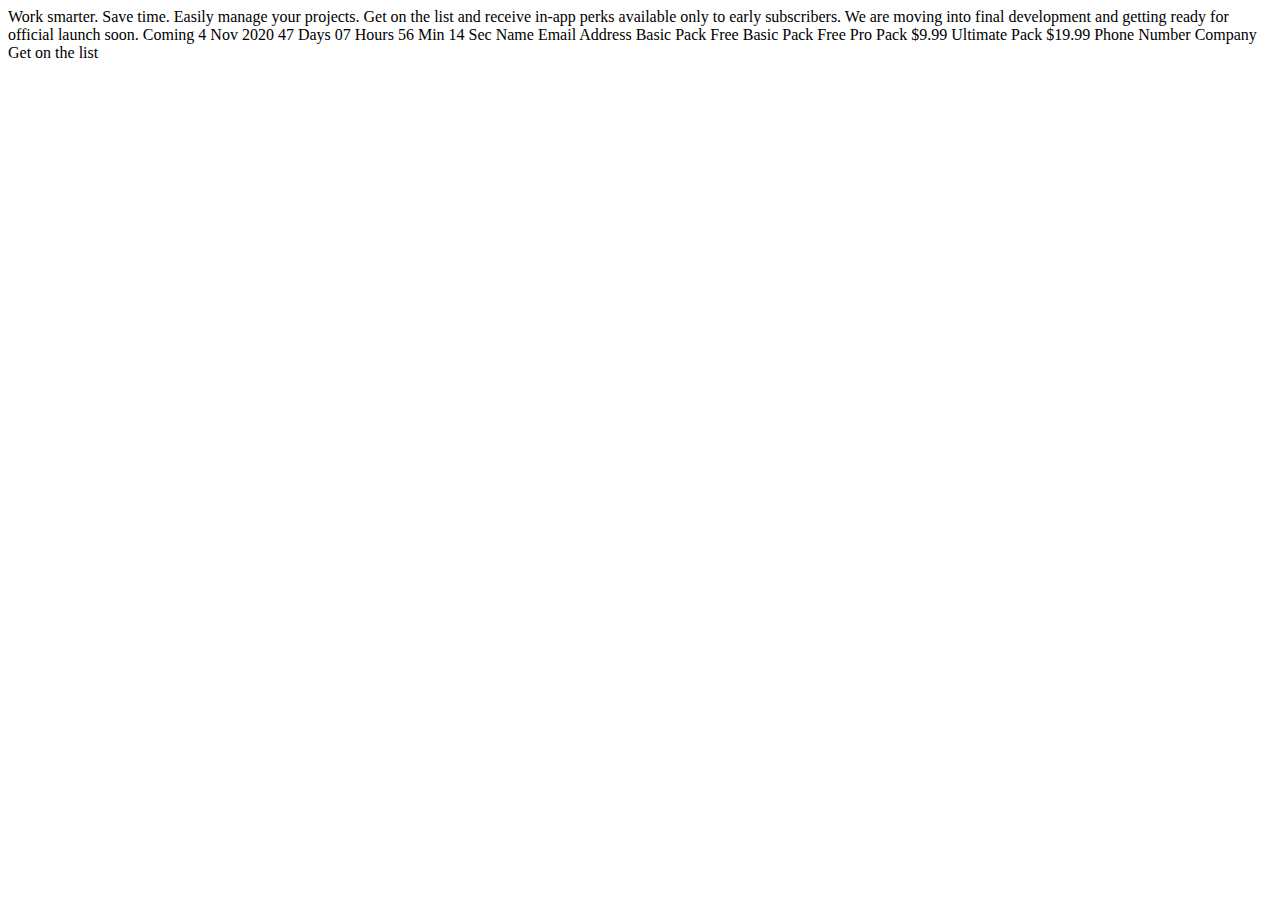
==== sign-up.html @ 9c672a5e "add starter files" ====
<!DOCTYPE html>
<html lang="en">
<head>
  <meta charset="UTF-8">
  <meta name="viewport" content="width=device-width, initial-scale=1.0">

  <link rel="icon" type="image/png" sizes="32x32" href="./assets/favicon-32x32.png">

    <title>Frontend Mentor | Officelite coming soon site</title>
</head>
<body>
  Work smarter. Save time.

  Easily manage your projects. Get on the list and receive in-app perks available only to 
  early subscribers. We are moving into final development and getting ready for official launch soon.

  <!-- If you're choosing to make this date dynamic, set it to 30 days in the future from the moment the visitor views the page -->
  Coming 4 Nov 2020

  <!-- If you're choosing to make this timer dynamic, have it countdown from the date you set above -->
  47 Days
  07 Hours
  56 Min
  14 Sec

  Name
  Email Address
  Basic Pack Free
  Basic Pack Free
  Pro Pack $9.99
  Ultimate Pack $19.99
  Phone Number
  Company
  Get on the list
</body>
</html>
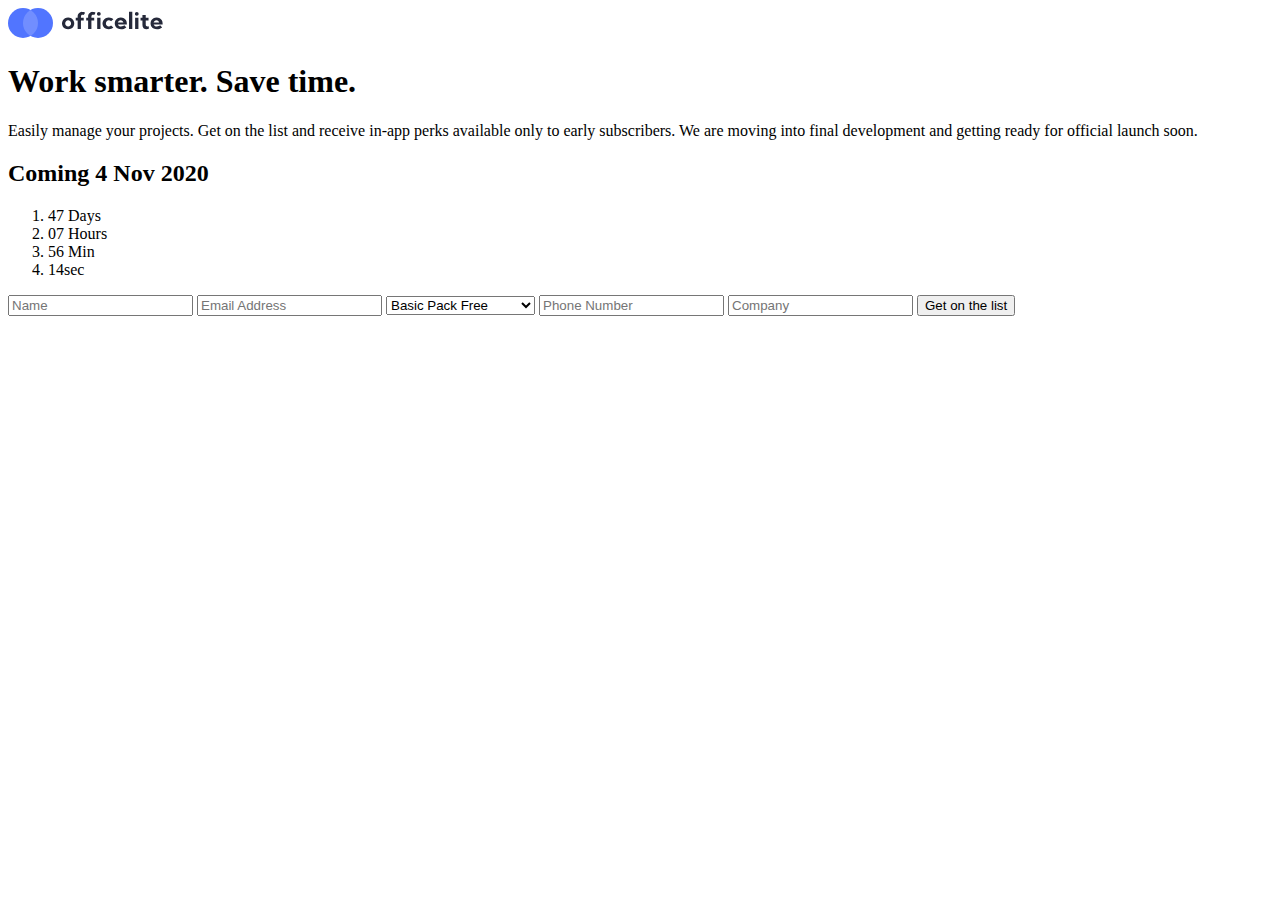
==== commit 3f10c348: "add markup to sign-up page" ====
--- a/sign-up.html
+++ b/sign-up.html
@@ -1,36 +1,58 @@
 <!DOCTYPE html>
 <html lang="en">
+
 <head>
   <meta charset="UTF-8">
   <meta name="viewport" content="width=device-width, initial-scale=1.0">
 
   <link rel="icon" type="image/png" sizes="32x32" href="./assets/favicon-32x32.png">
 
-    <title>Frontend Mentor | Officelite coming soon site</title>
+  <title>Frontend Mentor | Officelite coming soon site</title>
 </head>
+
 <body>
-  Work smarter. Save time.
+  <header>
+    <img src="/assets/shared/logo.svg" alt="Officelite logo">
+    <h1>
+      Work smarter. Save time.
+    </h1>
+  </header>
 
-  Easily manage your projects. Get on the list and receive in-app perks available only to 
-  early subscribers. We are moving into final development and getting ready for official launch soon.
+  <main>
+    <p>
+      Easily manage your projects. Get on the list and receive in-app perks available only to
+      early subscribers. We are moving into final development and getting ready for official launch soon.
+    </p>
 
-  <!-- If you're choosing to make this date dynamic, set it to 30 days in the future from the moment the visitor views the page -->
-  Coming 4 Nov 2020
 
-  <!-- If you're choosing to make this timer dynamic, have it countdown from the date you set above -->
-  47 Days
-  07 Hours
-  56 Min
-  14 Sec
+    <!-- If you're choosing to make this date dynamic, set it to 30 days in the future from the moment the visitor views the page -->
+    <h2>
+      Coming 4 Nov 2020
+    </h2>
 
-  Name
-  Email Address
-  Basic Pack Free
-  Basic Pack Free
-  Pro Pack $9.99
-  Ultimate Pack $19.99
-  Phone Number
-  Company
-  Get on the list
+
+    <!-- If you're choosing to make this timer dynamic, have it countdown from the date you set above -->
+    <ol>
+      <li class="days">47 Days</li>
+      <li class="hours">07 Hours</li>
+      <li class="min">56 Min</li>
+      <li class="sec">14sec</li>
+    </ol>
+
+    <form action="">
+      <input type="text" placeholder="Name">
+      <input type="email" placeholder="Email Address">
+      <select name="plan" id="">
+        <option value="basic" selected="selected" >Basic Pack Free</option>
+        <option value="pro">Pro Pack $9.99</option>
+        <option value="ultimate">Ultimate Pack $19.99</option>
+      </select>
+      <input type="tel" placeholder="Phone Number">
+      <input type="text" placeholder="Company">
+      <button aria-label="get on the list">Get on the list</button>
+    </form>
+    
+  </main>
 </body>
+
 </html>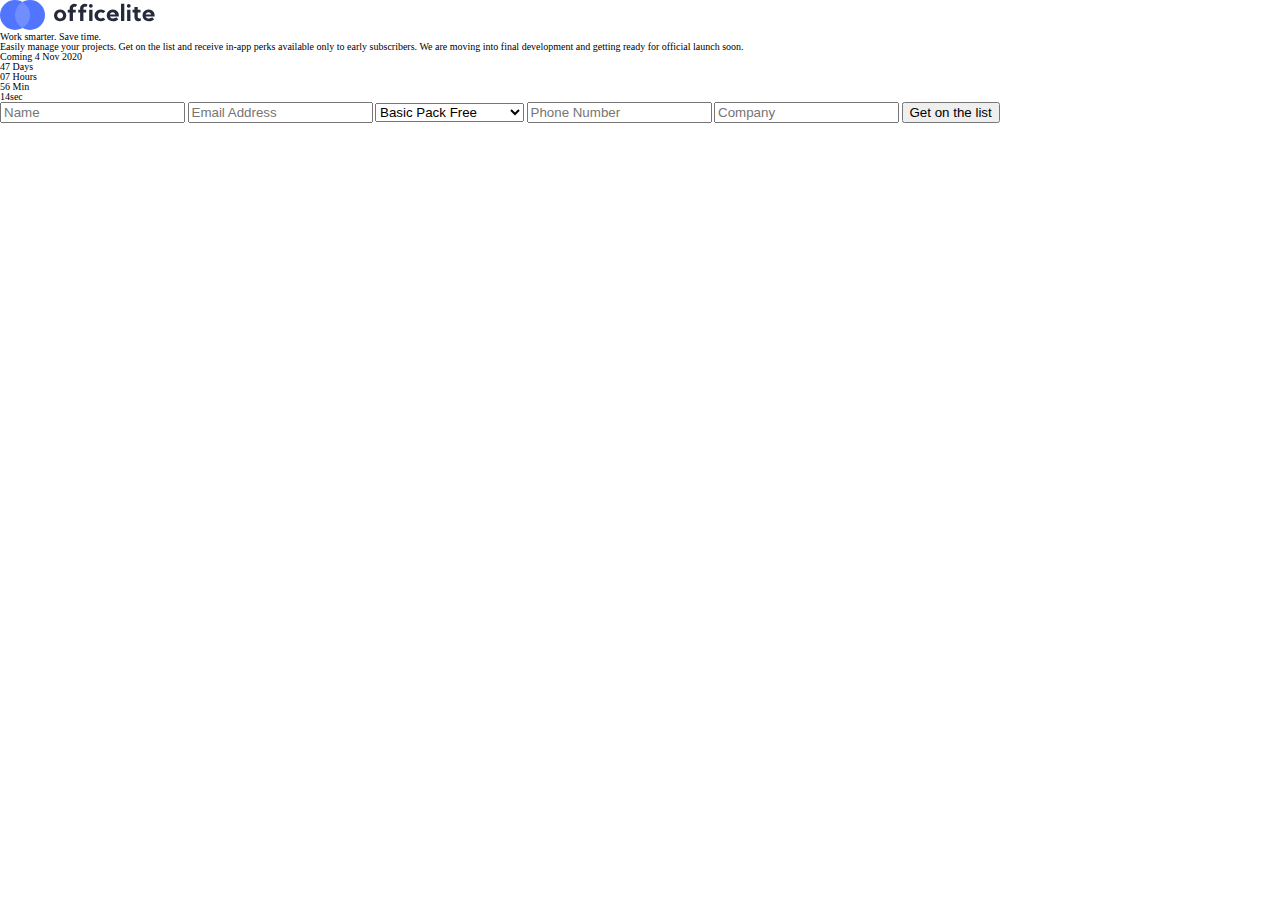
==== commit 3aa34262: "add sass and reset default styles" ====
--- a/sign-up.html
+++ b/sign-up.html
@@ -6,6 +6,7 @@
   <meta name="viewport" content="width=device-width, initial-scale=1.0">
 
   <link rel="icon" type="image/png" sizes="32x32" href="./assets/favicon-32x32.png">
+  <link rel="stylesheet" href="./css/main.css">
 
   <title>Frontend Mentor | Officelite coming soon site</title>
 </head>
--- a/css/main.css
+++ b/css/main.css
@@ -0,0 +1,55 @@
+/* http://meyerweb.com/eric/tools/css/reset/ 
+   v2.0 | 20110126
+   License: none (public domain)
+*/
+html, body, div, span, applet, object, iframe,
+h1, h2, h3, h4, h5, h6, p, blockquote, pre,
+a, abbr, acronym, address, big, cite, code,
+del, dfn, em, img, ins, kbd, q, s, samp,
+small, strike, strong, sub, sup, tt, var,
+b, u, i, center,
+dl, dt, dd, ol, ul, li,
+fieldset, form, label, legend,
+table, caption, tbody, tfoot, thead, tr, th, td,
+article, aside, canvas, details, embed,
+figure, figcaption, footer, header, hgroup,
+menu, nav, output, ruby, section, summary,
+time, mark, audio, video {
+  margin: 0;
+  padding: 0;
+  border: 0;
+  font-size: 100%;
+  font: inherit;
+  vertical-align: baseline;
+}
+
+/* HTML5 display-role reset for older browsers */
+article, aside, details, figcaption, figure,
+footer, header, hgroup, menu, nav, section {
+  display: block;
+}
+
+body {
+  line-height: 1;
+  font-size: 10px;
+}
+
+ol, ul {
+  list-style: none;
+}
+
+blockquote, q {
+  quotes: none;
+}
+
+blockquote:before, blockquote:after,
+q:before, q:after {
+  content: '';
+  content: none;
+}
+
+table {
+  border-collapse: collapse;
+  border-spacing: 0;
+}
+/*# sourceMappingURL=main.css.map */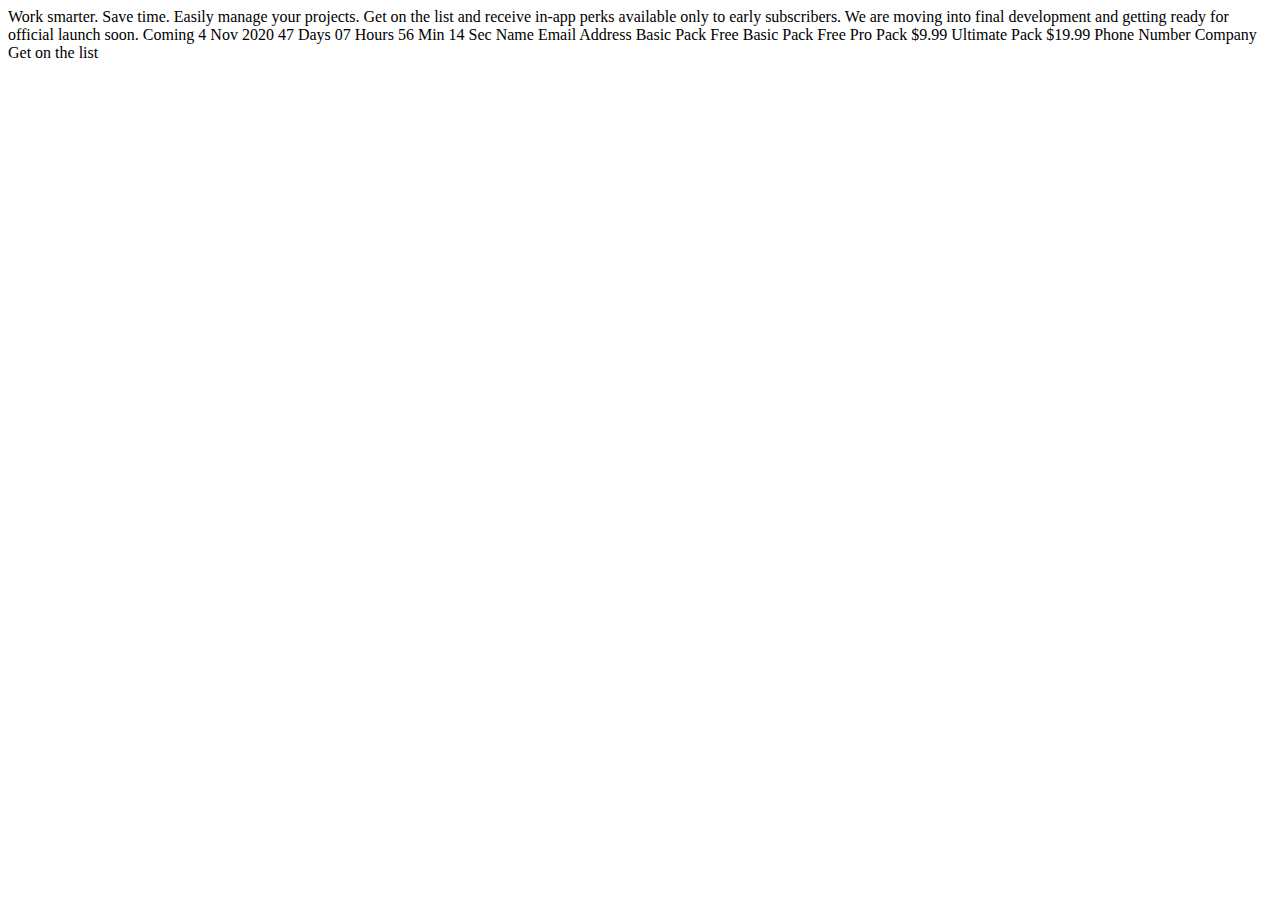
==== commit 3d254429: "initial commit" ====
--- a/sign-up.html
+++ b/sign-up.html
@@ -1,59 +1,36 @@
 <!DOCTYPE html>
 <html lang="en">
-
 <head>
   <meta charset="UTF-8">
   <meta name="viewport" content="width=device-width, initial-scale=1.0">
 
   <link rel="icon" type="image/png" sizes="32x32" href="./assets/favicon-32x32.png">
-  <link rel="stylesheet" href="./css/main.css">
 
-  <title>Frontend Mentor | Officelite coming soon site</title>
+    <title>Frontend Mentor | Officelite coming soon site</title>
 </head>
+<body>
+  Work smarter. Save time.
 
-<body>
-  <header>
-    <img src="/assets/shared/logo.svg" alt="Officelite logo">
-    <h1>
-      Work smarter. Save time.
-    </h1>
-  </header>
+  Easily manage your projects. Get on the list and receive in-app perks available only to 
+  early subscribers. We are moving into final development and getting ready for official launch soon.
 
-  <main>
-    <p>
-      Easily manage your projects. Get on the list and receive in-app perks available only to
-      early subscribers. We are moving into final development and getting ready for official launch soon.
-    </p>
+  <!-- If you're choosing to make this date dynamic, set it to 30 days in the future from the moment the visitor views the page -->
+  Coming 4 Nov 2020
 
+  <!-- If you're choosing to make this timer dynamic, have it countdown from the date you set above -->
+  47 Days
+  07 Hours
+  56 Min
+  14 Sec
 
-    <!-- If you're choosing to make this date dynamic, set it to 30 days in the future from the moment the visitor views the page -->
-    <h2>
-      Coming 4 Nov 2020
-    </h2>
-
-
-    <!-- If you're choosing to make this timer dynamic, have it countdown from the date you set above -->
-    <ol>
-      <li class="days">47 Days</li>
-      <li class="hours">07 Hours</li>
-      <li class="min">56 Min</li>
-      <li class="sec">14sec</li>
-    </ol>
-
-    <form action="">
-      <input type="text" placeholder="Name">
-      <input type="email" placeholder="Email Address">
-      <select name="plan" id="">
-        <option value="basic" selected="selected" >Basic Pack Free</option>
-        <option value="pro">Pro Pack $9.99</option>
-        <option value="ultimate">Ultimate Pack $19.99</option>
-      </select>
-      <input type="tel" placeholder="Phone Number">
-      <input type="text" placeholder="Company">
-      <button aria-label="get on the list">Get on the list</button>
-    </form>
-    
-  </main>
+  Name
+  Email Address
+  Basic Pack Free
+  Basic Pack Free
+  Pro Pack $9.99
+  Ultimate Pack $19.99
+  Phone Number
+  Company
+  Get on the list
 </body>
-
 </html>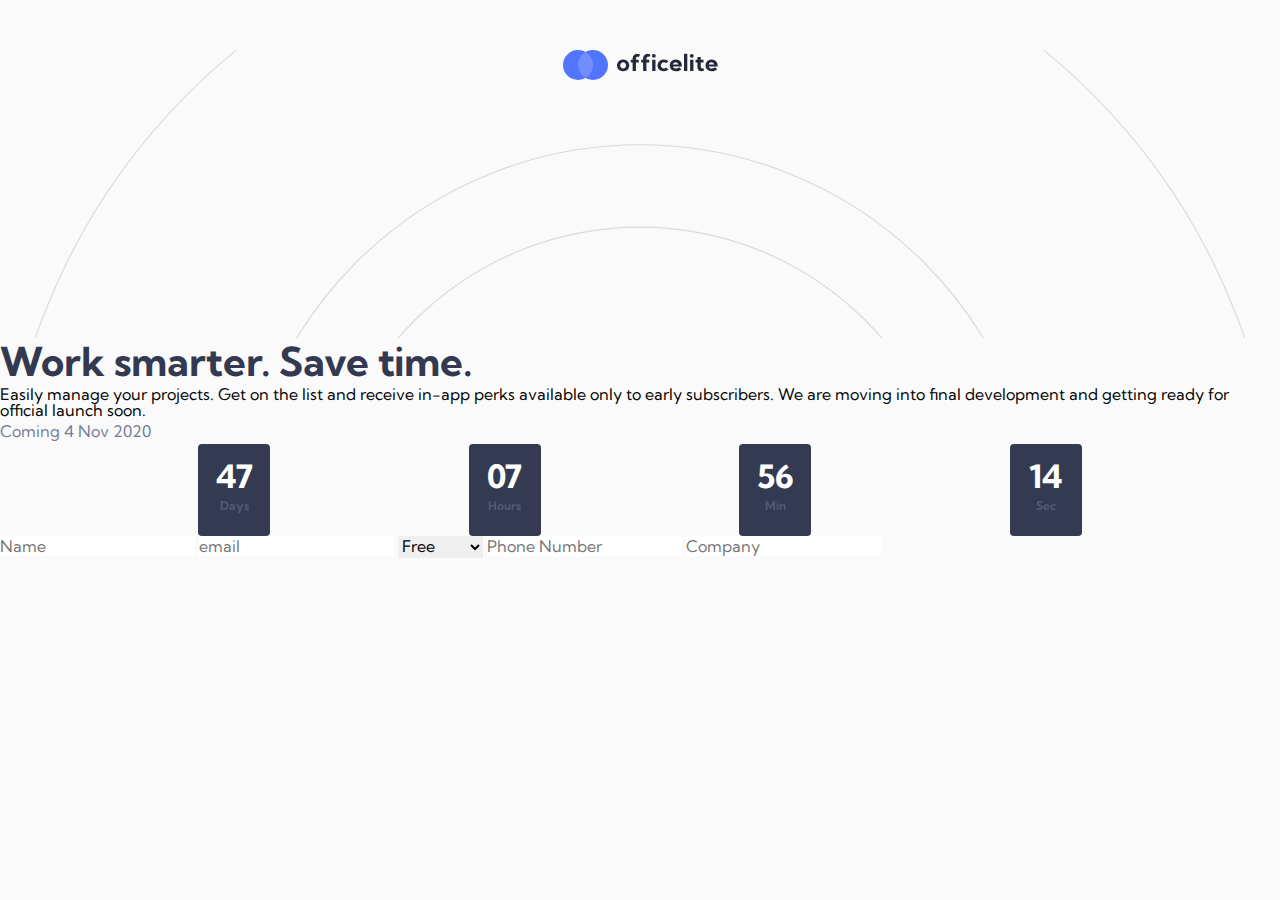
==== commit 805e3c5e: "add semantic htlm to signup" ====
--- a/sign-up.html
+++ b/sign-up.html
@@ -1,36 +1,80 @@
 <!DOCTYPE html>
 <html lang="en">
+
 <head>
   <meta charset="UTF-8">
   <meta name="viewport" content="width=device-width, initial-scale=1.0">
+  <link rel="stylesheet" href="./css/main.css">
 
   <link rel="icon" type="image/png" sizes="32x32" href="./assets/favicon-32x32.png">
 
-    <title>Frontend Mentor | Officelite coming soon site</title>
+  <title>Frontend Mentor | Officelite coming soon site</title>
 </head>
+
 <body>
-  Work smarter. Save time.
 
-  Easily manage your projects. Get on the list and receive in-app perks available only to 
-  early subscribers. We are moving into final development and getting ready for official launch soon.
+  <header>
+    <img class='logo' src="./assets/shared/logo.svg" alt="Officelite">
+  </header>
 
-  <!-- If you're choosing to make this date dynamic, set it to 30 days in the future from the moment the visitor views the page -->
-  Coming 4 Nov 2020
+  <main>
 
-  <!-- If you're choosing to make this timer dynamic, have it countdown from the date you set above -->
-  47 Days
-  07 Hours
-  56 Min
-  14 Sec
+    <section class="top">
 
-  Name
-  Email Address
-  Basic Pack Free
-  Basic Pack Free
-  Pro Pack $9.99
-  Ultimate Pack $19.99
-  Phone Number
-  Company
-  Get on the list
+      <h1>Work smarter. Save time.</h1>
+
+
+      Easily manage your projects. Get on the list and receive in-app perks available only to
+      early subscribers. We are moving into final development and getting ready for official launch soon.
+    </section>
+
+
+    <!-- If you're choosing to make this date dynamic, set it to 30 days in the future from the moment the visitor views the page -->
+    <div class="date-cont">
+      <p>
+        Coming
+        <span class="date">4 Nov 2020</span>
+      </p>
+    </div>
+
+
+    <!-- If you're choosing to make this timer dynamic, have it countdown from the date you set above -->
+
+    <div class="countdown">
+      <div class="timer-card">
+        <h2>47</h2>
+        <p>Days</p>
+      </div>
+      <div class="timer-card">
+        <h2>07</h2>
+        <p>Hours</p>
+      </div>
+      <div class="timer-card">
+        <h2>56</h2>
+        <p>Min</p>
+      </div>
+      <div class="timer-card">
+        <h2>14</h2>
+        <p>Sec</p>
+      </div>
+
+    </div>
+
+    <form action="">
+      <input type="text" placeholder="Name">
+      <input type="email" name="email" id="" placeholder="email">
+      <select name="" id="">
+        <option value="Free">Free</option>
+        <option value="Pro">Pro</option>
+        <option value="Ultimate">Ultimate</option>
+      </select>
+      <input type="number" name="" id="" placeholder="Phone Number">
+      <input type="text" name="" id="" placeholder="Company">
+    </form>
+
+    
+
+  </main>
 </body>
+
 </html>--- a/css/main.css
+++ b/css/main.css
@@ -0,0 +1,291 @@
+@import url("https://fonts.googleapis.com/css2?family=Kumbh+Sans:wght@300;400;700&display=swap");
+* {
+  margin: 0;
+  padding: 0;
+  border: 0;
+  font-size: 100%;
+  font: inherit;
+  vertical-align: baseline;
+}
+
+a {
+  color: inherit;
+  text-decoration: none;
+}
+
+body {
+  line-height: 1;
+}
+
+ol, ul {
+  list-style: none;
+}
+
+body {
+  font-family: 'Kumbh Sans', sans-serif;
+}
+
+h1 {
+  font-size: 2.5rem;
+  line-height: 3rem;
+  font-weight: 700;
+  color: #333950;
+}
+
+p {
+  font-size: 1rem;
+  line-height: 1.625rem;
+  font-weight: 400;
+  color: #747B95;
+}
+
+.btn {
+  font-size: 1rem;
+  line-height: 1.75rem;
+  font-weight: 700;
+  width: 10.6875rem;
+  height: 3.5rem;
+  border-radius: 28px;
+  transition: 0.7s;
+}
+
+.btn:hover {
+  cursor: pointer;
+}
+
+.btn:focus {
+  outline: none;
+  border: 4px solid #333950;
+}
+
+.btn--blue {
+  background-color: #5175FF;
+  color: white;
+}
+
+.btn--blue:hover {
+  background-color: #829CFF;
+  color: white;
+}
+
+.btn--blue:focus {
+  background-color: #829CFF;
+  color: white;
+}
+
+.btn--white {
+  background-color: white;
+  color: #5175FF;
+}
+
+.btn--white:focus {
+  background-color: #333950;
+}
+
+.btn--soft {
+  background-color: rgba(82, 116, 255, 0.15);
+  color: #5175FF;
+}
+
+.btn--soft:hover {
+  background-color: rgba(82, 116, 255, 0.35);
+}
+
+.btn--soft:focus {
+  background-color: rgba(82, 116, 255, 0.35);
+}
+
+.btn--dark:focus {
+  border: 4px solid white;
+}
+
+.price-card {
+  position: relative;
+  z-index: 5;
+  padding-top: 2.5rem;
+  width: 20.4375rem;
+  display: block;
+  background-color: #FFFFFF;
+  box-shadow: 0px 50px 50px #4B5C9A3F;
+  border-radius: 13px;
+  opacity: 1;
+  text-align: center;
+}
+
+.price-card h2 {
+  font-size: 1.25rem;
+  line-height: 1.75rem;
+  font-weight: 700;
+  color: #333950;
+}
+
+.price-card ul {
+  margin-top: 3rem;
+}
+
+.price-card ul li {
+  font-size: 1rem;
+  line-height: 1.75rem;
+  font-weight: 400;
+  color: #747B95;
+  margin-bottom: 1.75rem;
+}
+
+.price-card ul li:first-child {
+  font-size: 3.5rem;
+  line-height: 4rem;
+  font-weight: 700;
+  color: #333950;
+}
+
+.price-card ul li:nth-child(2) {
+  color: #333950;
+  margin-top: 1rem;
+  margin-bottom: 4.25rem;
+}
+
+.price-card .btn {
+  margin-top: 1.5rem;
+  margin-bottom: 2.5rem;
+}
+
+.pro {
+  background-color: #5175FF;
+  background-image: url("../assets/home/bg-pattern-pricing.svg");
+  background-size: cover;
+  background-repeat: no-repeat;
+  background-position: center -15.875rem;
+}
+
+.pro h2 {
+  color: white;
+}
+
+.pro ul li {
+  color: white;
+}
+
+.pro ul li:first-child {
+  color: white;
+}
+
+.pro ul li:nth-child(2) {
+  color: white;
+}
+
+.countdown {
+  display: flex;
+  justify-content: space-evenly;
+}
+
+.countdown .timer-card {
+  width: 4.5rem;
+  height: 5.75rem;
+  border-radius: 4px;
+  background-color: #343a51;
+  color: white;
+  text-align: center;
+}
+
+.countdown .timer-card h2 {
+  font-size: 2rem;
+  line-height: 2rem;
+  font-weight: 700;
+  margin-top: 1rem;
+}
+
+.countdown .timer-card p {
+  font-size: 0.75rem;
+  line-height: 1.75rem;
+  font-weight: 700;
+  opacity: 0.5;
+}
+
+header {
+  width: 100%;
+  height: 18rem;
+  background-image: url("../assets/home/bg-pattern-header.svg");
+  background-size: cover;
+  background-repeat: no-repeat;
+  background-position: 0 -9rem;
+}
+
+header .logo {
+  display: block;
+  margin: 3.10312rem auto 0 auto;
+}
+
+footer {
+  padding-top: 100vh;
+  margin-top: -100vh;
+  background-color: #262a3b;
+}
+
+footer .content-container {
+  position: relative;
+  bottom: 0;
+  margin-top: -3.125rem;
+  padding-top: 6.25rem;
+  padding-bottom: 6.25rem;
+  background-image: url("../assets/home/bg-pattern-footer.svg");
+  background-size: 767px;
+  background-repeat: no-repeat;
+  background-position: center -380px;
+  text-align: center;
+}
+
+footer .date-cont {
+  font-size: 1rem;
+  line-height: 3rem;
+  font-weight: 700;
+  letter-spacing: 5px;
+  text-transform: uppercase;
+  color: white;
+}
+
+footer .date-cont .date {
+  color: #5274ff;
+}
+
+footer .countdown {
+  margin-top: 3.125rem;
+  margin-bottom: 2.5rem;
+}
+
+body {
+  background: #FAFAFA;
+}
+
+.cta {
+  text-align: center;
+  margin: 0 6.4%;
+}
+
+.cta .img-cont {
+  display: block;
+  width: 10.6875rem;
+  height: 12rem;
+  margin: -12rem auto 4rem auto;
+  background-image: url("../assets/home/illustration-charts.svg");
+  background-size: contain;
+  background-repeat: no-repeat;
+}
+
+.cta p {
+  margin-top: 2rem;
+  margin-bottom: 3rem;
+}
+
+.cta button {
+  box-shadow: 0px 25px 25px #3F5BC23F;
+}
+
+.pricing {
+  margin-top: 6.25rem;
+}
+
+.pricing .price-card {
+  margin: 0 auto;
+  margin-bottom: 2rem;
+}
+/*# sourceMappingURL=main.css.map */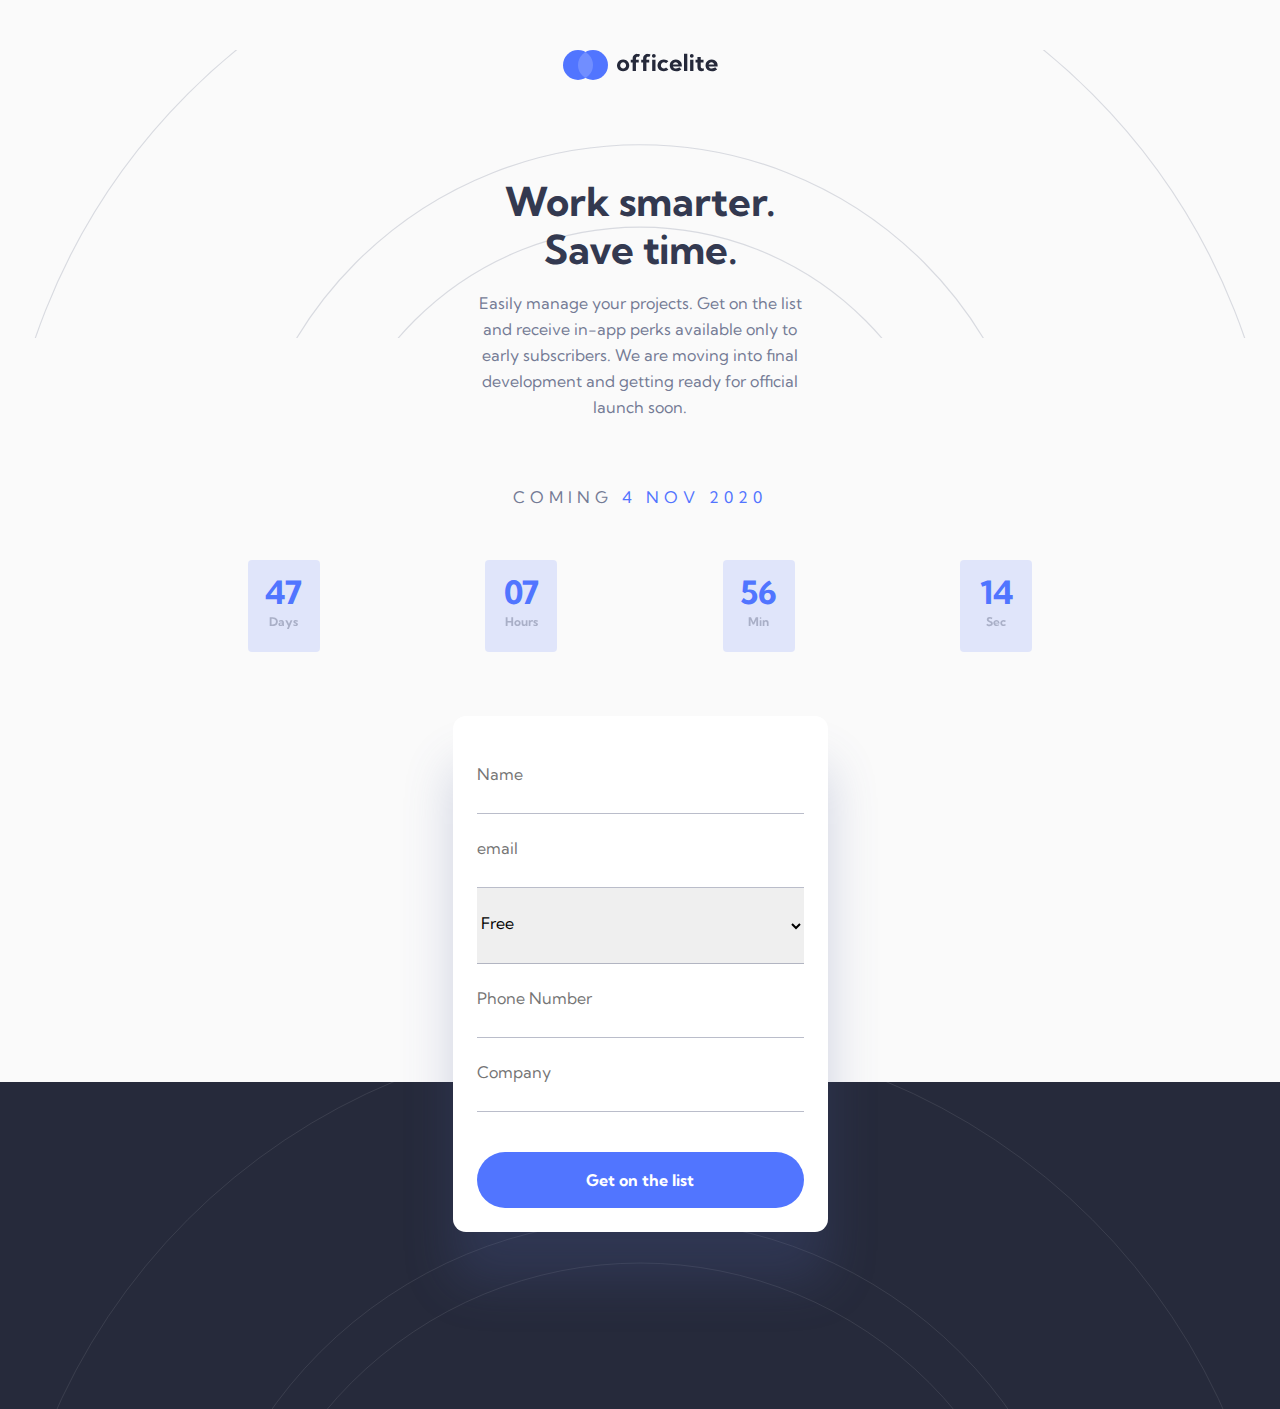
==== commit ca116b84: "style signup page" ====
--- a/sign-up.html
+++ b/sign-up.html
@@ -11,7 +11,7 @@
   <title>Frontend Mentor | Officelite coming soon site</title>
 </head>
 
-<body>
+<body class="sign-up">
 
   <header>
     <img class='logo' src="./assets/shared/logo.svg" alt="Officelite">
@@ -23,14 +23,16 @@
 
       <h1>Work smarter. Save time.</h1>
 
-
-      Easily manage your projects. Get on the list and receive in-app perks available only to
-      early subscribers. We are moving into final development and getting ready for official launch soon.
+      <p>
+        Easily manage your projects. Get on the list and receive in-app perks available only to
+        early subscribers. We are moving into final development and getting ready for official launch soon.
+      </p>
+      
     </section>
 
 
     <!-- If you're choosing to make this date dynamic, set it to 30 days in the future from the moment the visitor views the page -->
-    <div class="date-cont">
+    <div class="date-cont ">
       <p>
         Coming
         <span class="date">4 Nov 2020</span>
@@ -61,20 +63,26 @@
     </div>
 
     <form action="">
-      <input type="text" placeholder="Name">
-      <input type="email" name="email" id="" placeholder="email">
-      <select name="" id="">
-        <option value="Free">Free</option>
-        <option value="Pro">Pro</option>
-        <option value="Ultimate">Ultimate</option>
+      <input aria-label="Name" type="text" placeholder="Name">
+      <input aria-label='email' type="email" name="email" id="" placeholder="email">
+      <select aria-label='select plan' name="" id="">
+        <option aria-label='free' value="Free">Free</option>
+        <option aria-label='pro' value="Pro">Pro</option>
+        <option aria-label='ultimate' value="Ultimate">Ultimate</option>
       </select>
-      <input type="number" name="" id="" placeholder="Phone Number">
-      <input type="text" name="" id="" placeholder="Company">
+      <input aria-label='phone' type="number" name="" id="" placeholder="Phone Number">
+      <input aria-label='company' type="text" name="" id="" placeholder="Company">
+      <button class="btn btn--blue" aria-label='Get on the list'>Get on the list</button>
     </form>
+
+   
 
     
 
   </main>
+  <div class="footer">
+
+  </div>
 </body>
 
 </html>--- a/css/main.css
+++ b/css/main.css
@@ -173,6 +173,19 @@
   color: white;
 }
 
+.date-cont {
+  font-size: 1rem;
+  line-height: 3rem;
+  font-weight: 700;
+  letter-spacing: 5px;
+  text-transform: uppercase;
+  color: white;
+}
+
+.date-cont .date {
+  color: #5274ff;
+}
+
 .countdown {
   display: flex;
   justify-content: space-evenly;
@@ -234,19 +247,6 @@
   text-align: center;
 }
 
-footer .date-cont {
-  font-size: 1rem;
-  line-height: 3rem;
-  font-weight: 700;
-  letter-spacing: 5px;
-  text-transform: uppercase;
-  color: white;
-}
-
-footer .date-cont .date {
-  color: #5274ff;
-}
-
 footer .countdown {
   margin-top: 3.125rem;
   margin-bottom: 2.5rem;
@@ -288,4 +288,82 @@
   margin: 0 auto;
   margin-bottom: 2rem;
 }
+
+.sign-up main {
+  margin: 0 6.4%;
+}
+
+.sign-up .top {
+  text-align: center;
+  margin: -10rem auto 4rem auto;
+}
+
+.sign-up .top h1 {
+  max-width: 20.4375rem;
+  margin: 0 auto;
+}
+
+.sign-up .top p {
+  margin: 0 auto;
+  margin-top: 1rem;
+  max-width: 20.4375rem;
+}
+
+.sign-up .date-cont {
+  text-align: center;
+}
+
+.sign-up .countdown {
+  margin-top: 3.125rem;
+}
+
+.sign-up .countdown .timer-card {
+  background-color: rgba(82, 116, 255, 0.15);
+}
+
+.sign-up .countdown .timer-card h2 {
+  color: #5175FF;
+}
+
+.sign-up form {
+  position: relative;
+  z-index: 5;
+  display: flex;
+  flex-direction: column;
+  padding: 1.5rem;
+  margin: 0 auto;
+  margin-top: 4rem;
+  max-width: 20.4375rem;
+  background: #FFFFFF 0% 0% no-repeat padding-box;
+  box-shadow: 0px 50px 50px #4B5C9A3F;
+  border-radius: 13px;
+}
+
+.sign-up form input, .sign-up form select {
+  padding-top: 1.5rem;
+  padding-bottom: 1.8125rem;
+  border-bottom: 1px solid rgba(117, 124, 149, 0.5);
+  outline: none;
+}
+
+.sign-up form input:focus, .sign-up form select:focus {
+  border: 2px solid #5175FF;
+}
+
+.sign-up form button {
+  position: relative;
+  margin-top: 2.5rem;
+  width: 100%;
+}
+
+.sign-up .footer {
+  margin-top: -9.375rem;
+  width: 100vw;
+  height: 20.4375rem;
+  background-color: #262a3b;
+  background-image: url("../../assets/home/bg-pattern-footer.svg");
+  background-size: cover;
+  background-position: center -3.125rem;
+  background-repeat: no-repeat;
+}
 /*# sourceMappingURL=main.css.map */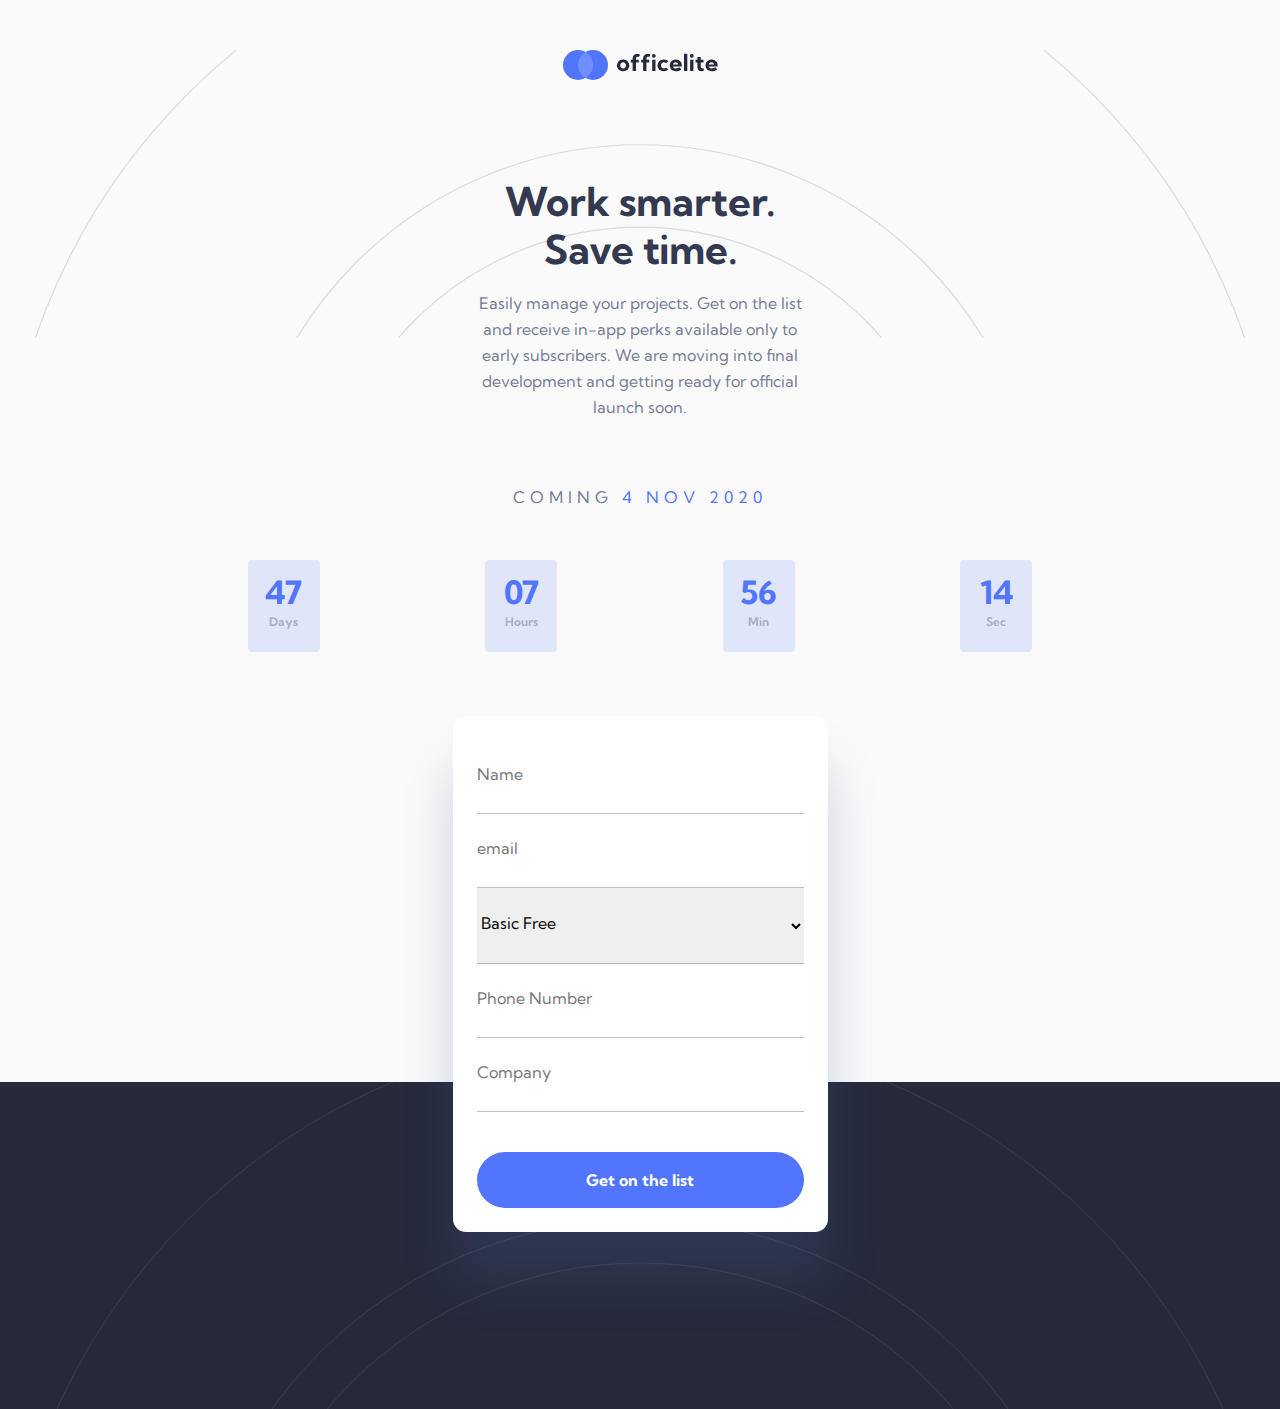
==== commit 7d901e34: "edit select menue" ====
--- a/sign-up.html
+++ b/sign-up.html
@@ -66,18 +66,14 @@
       <input aria-label="Name" type="text" placeholder="Name">
       <input aria-label='email' type="email" name="email" id="" placeholder="email">
       <select aria-label='select plan' name="" id="">
-        <option aria-label='free' value="Free">Free</option>
-        <option aria-label='pro' value="Pro">Pro</option>
-        <option aria-label='ultimate' value="Ultimate">Ultimate</option>
+        <option aria-label='free' value="Free"><span>Basic</span> Free</option>
+        <option aria-label='pro' value="Pro"><span>Pro</span> 9.99</option>
+        <option aria-label='ultimate' value="Ultimate"><span>Ultimate</span> 19.99</option>
       </select>
       <input aria-label='phone' type="number" name="" id="" placeholder="Phone Number">
       <input aria-label='company' type="text" name="" id="" placeholder="Company">
       <button class="btn btn--blue" aria-label='Get on the list'>Get on the list</button>
     </form>
-
-   
-
-    
 
   </main>
   <div class="footer">
